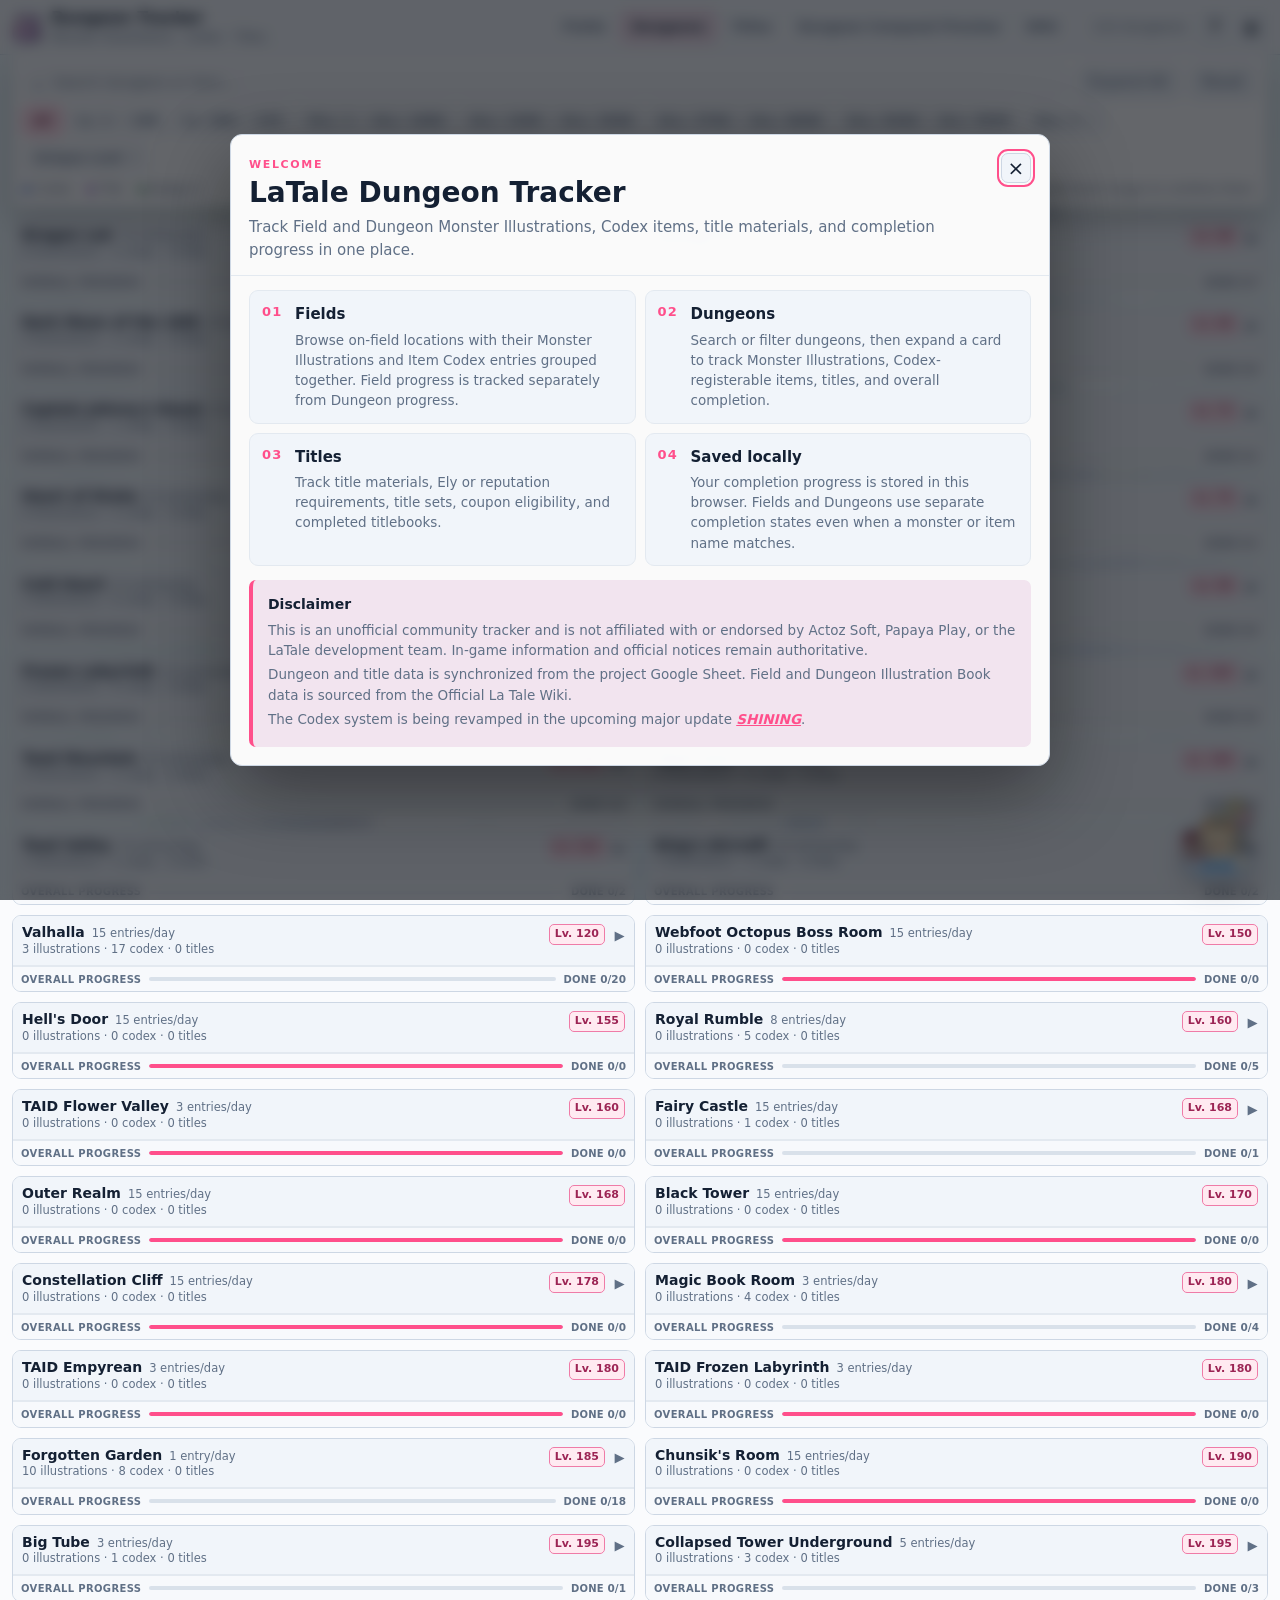
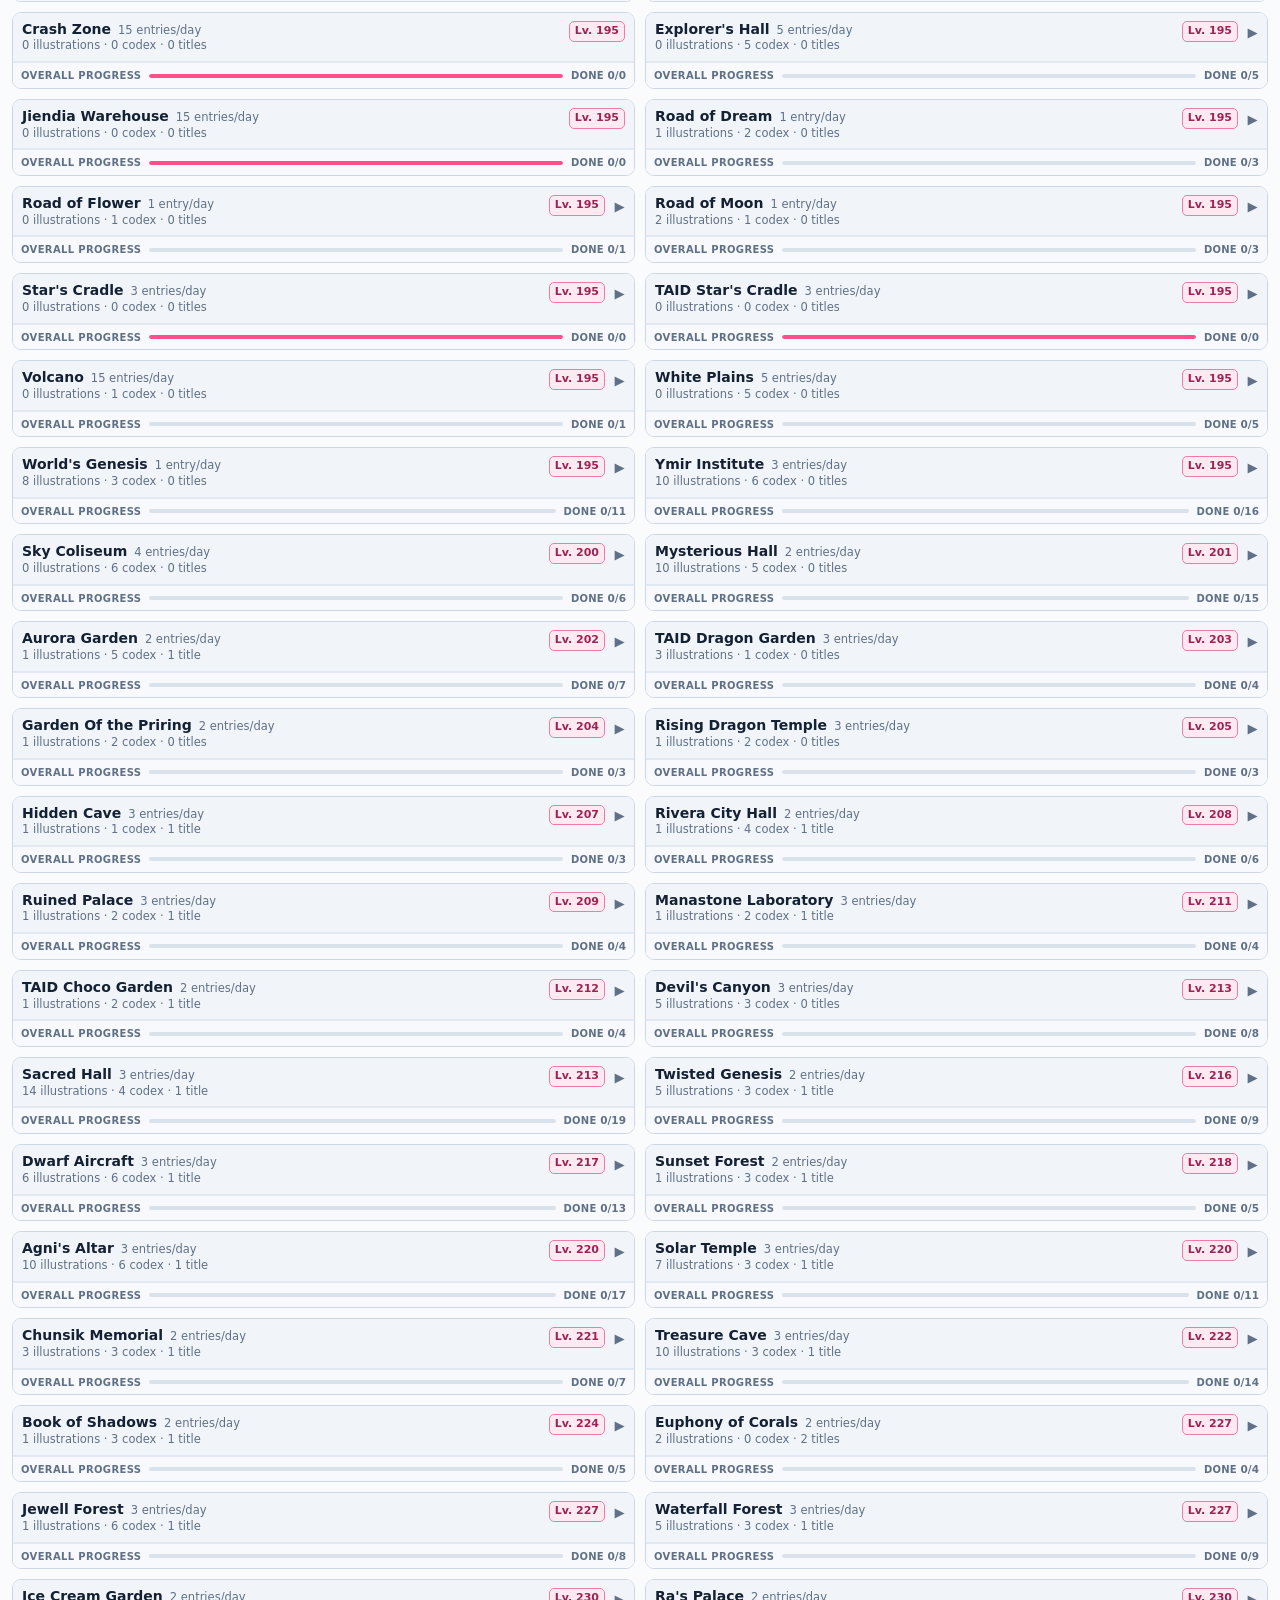
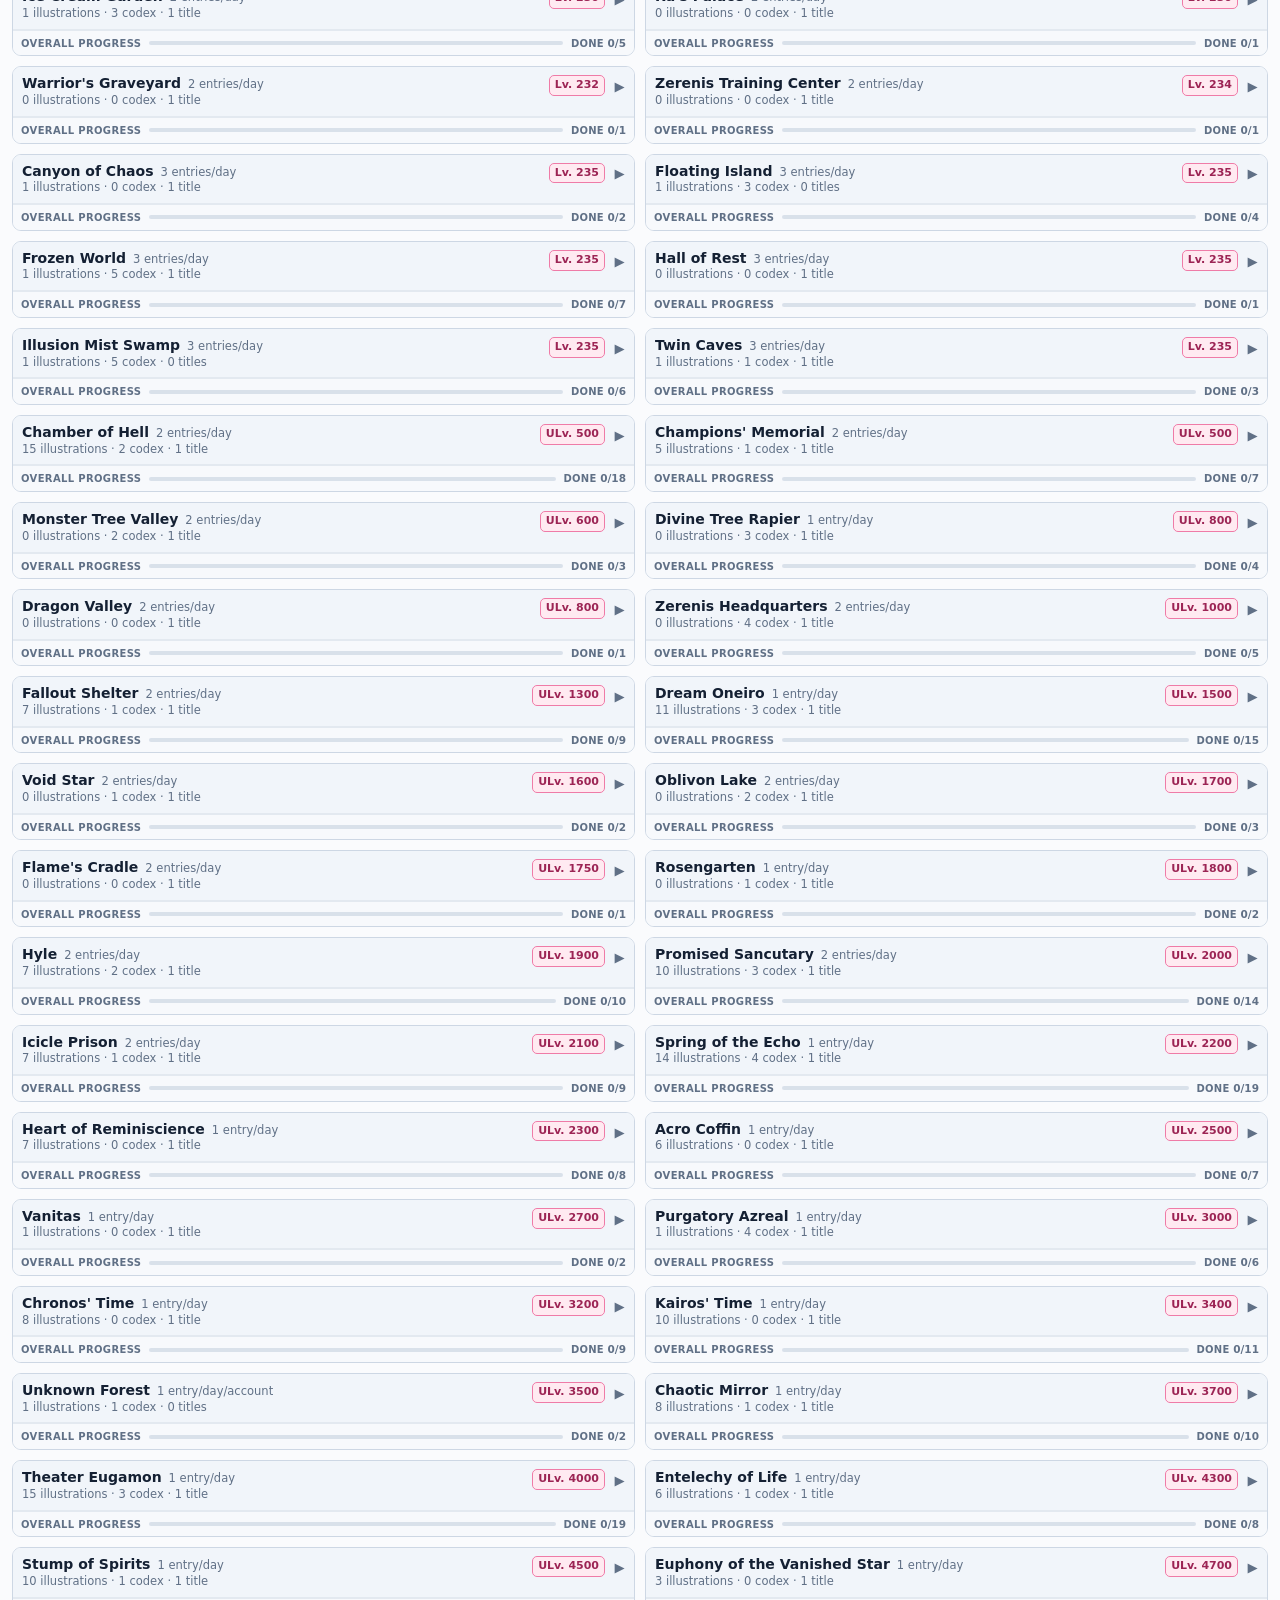
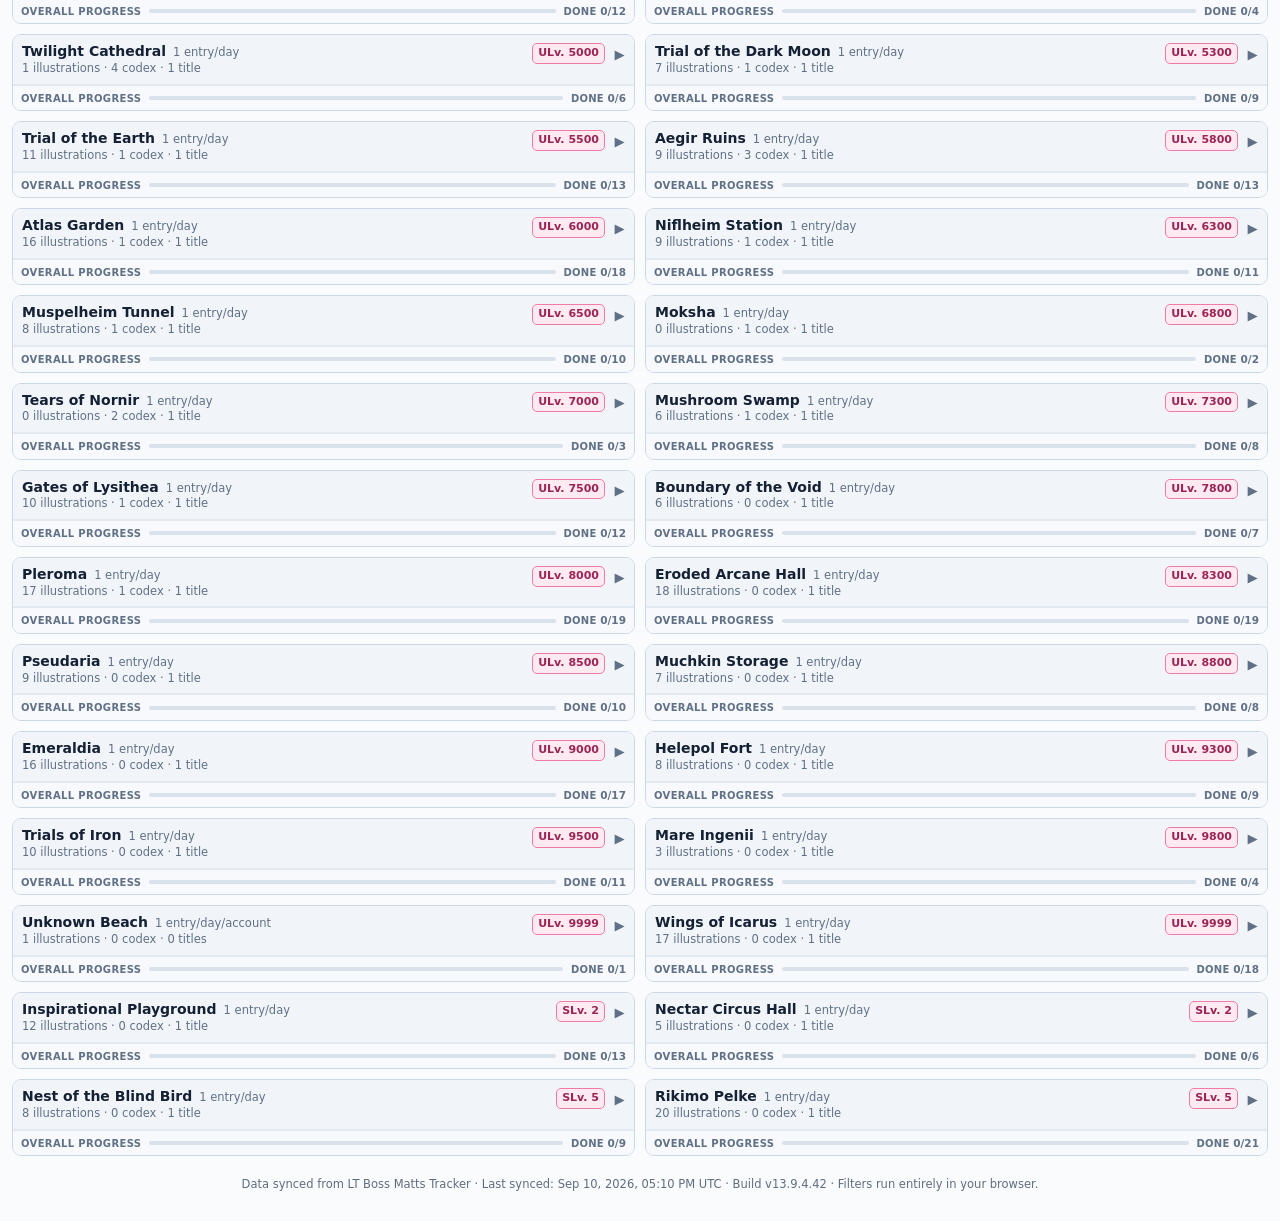
==== index.html @ bf0a45e1 "Add files via upload" ====
<!doctype html>
<html lang="en">
<head>
  <meta charset="utf-8">
  <meta name="viewport" content="width=device-width,initial-scale=1">
  <meta http-equiv="refresh" content="0;url=dungeons.html">
  <link rel="icon" type="image/x-icon" href="favicon.ico?v=13.9.4.31">
  <title>LaTale Dungeon Tracker</title>
  <script>location.replace("dungeons.html");</script>
</head>
<body>
  <p>Opening <a href="dungeons.html">LaTale Dungeon Tracker</a>…</p>
</body>
</html>
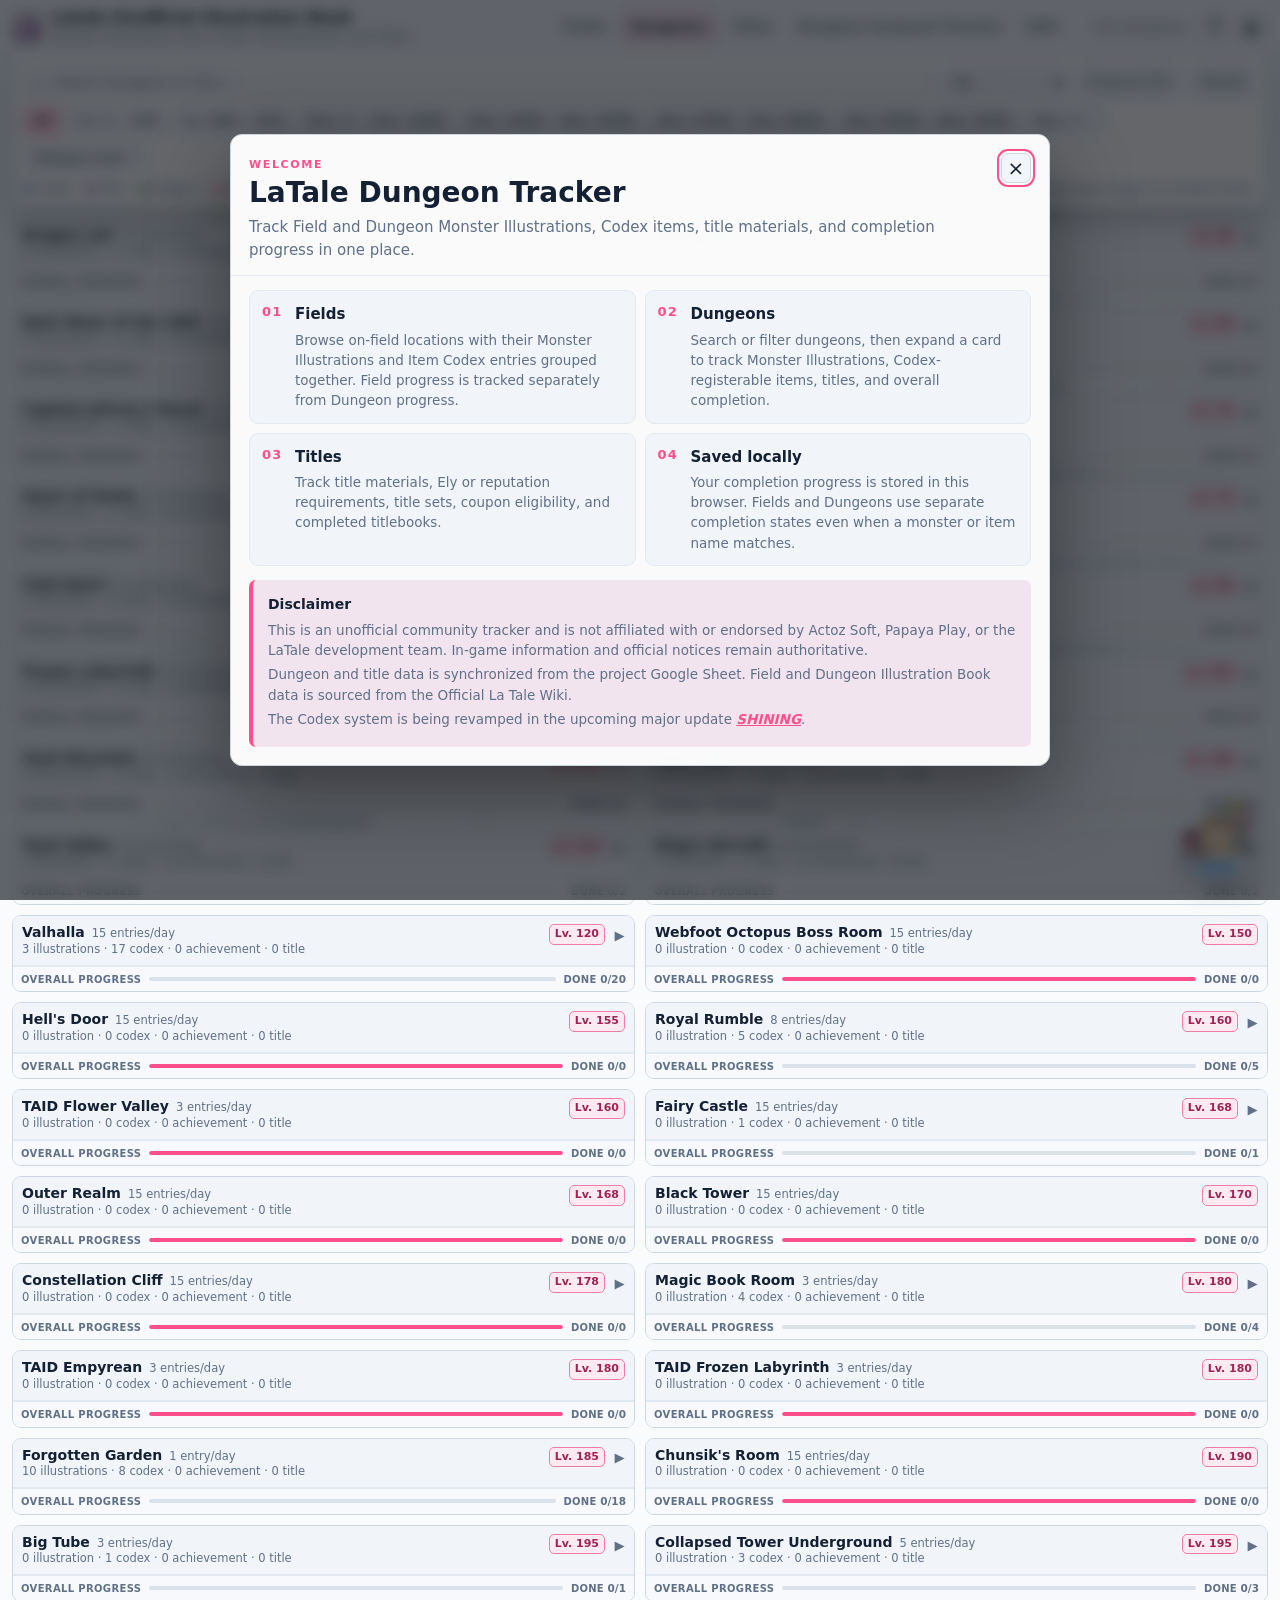
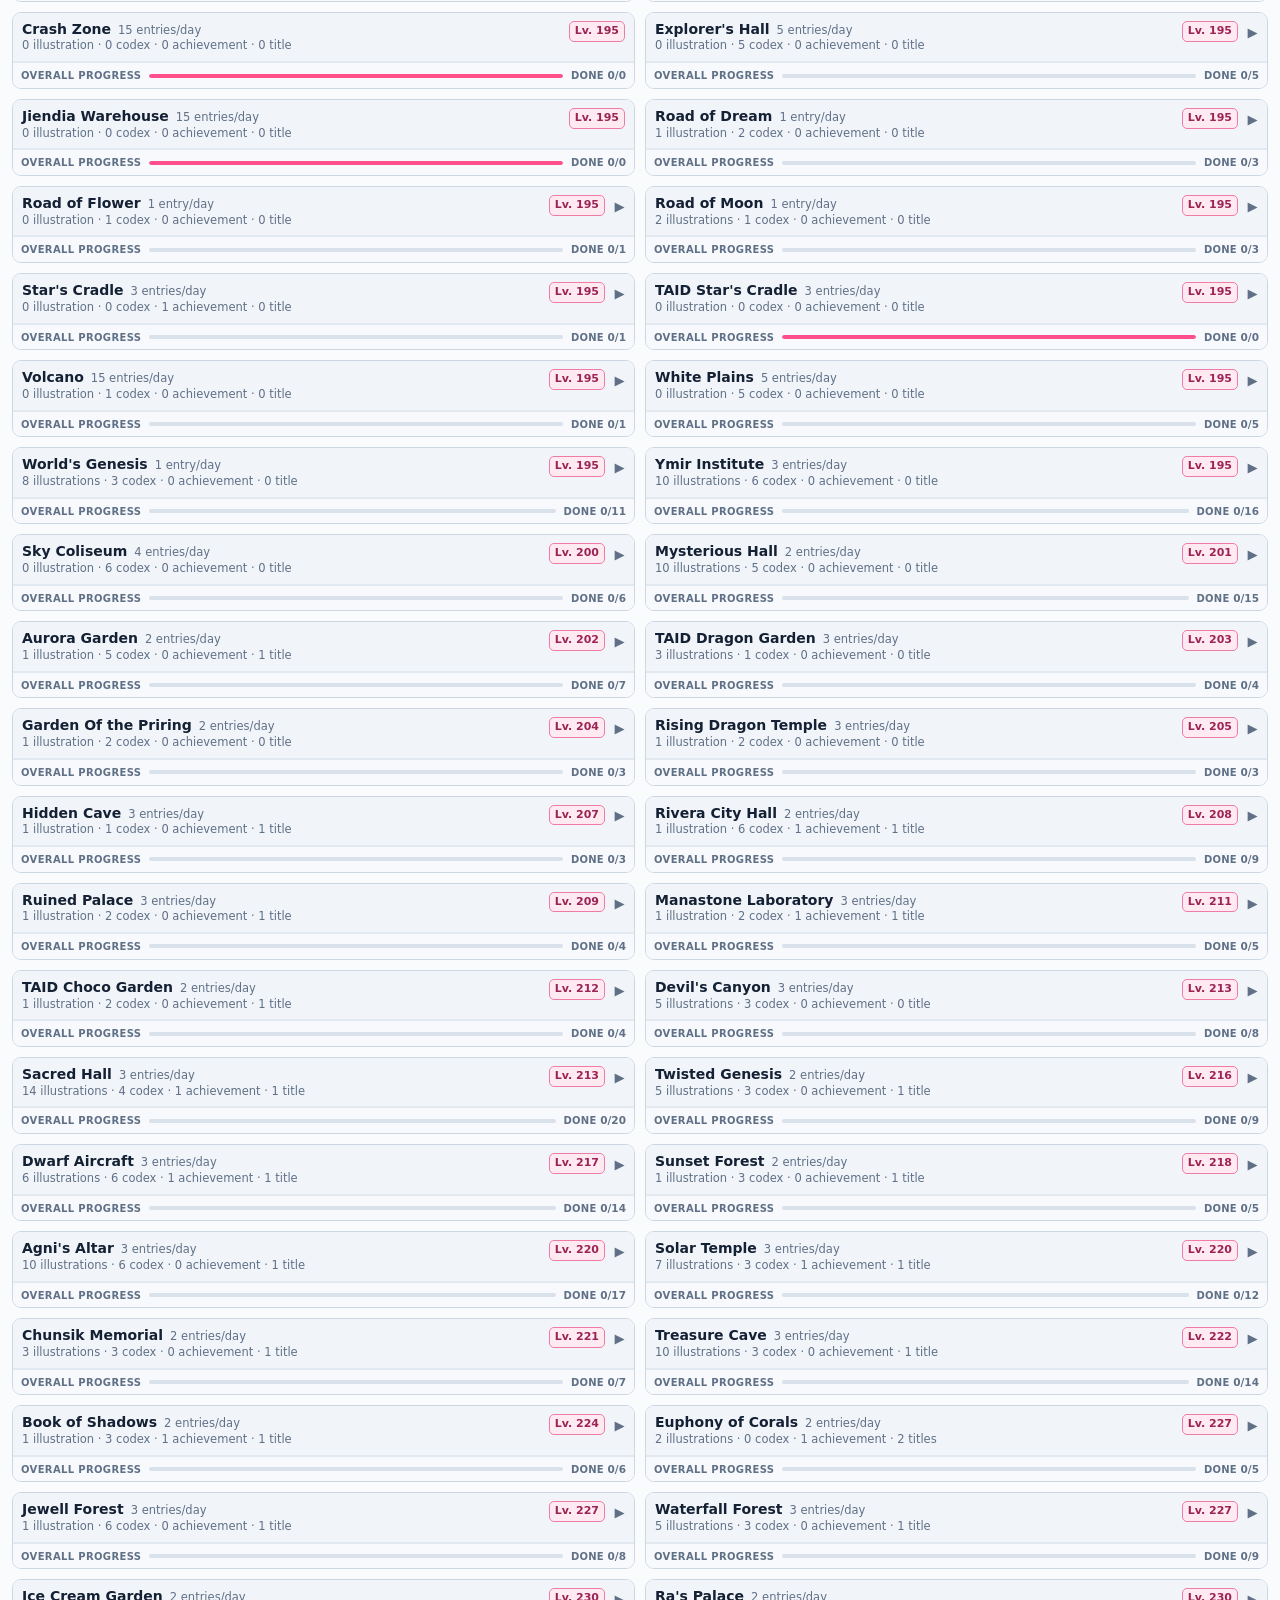
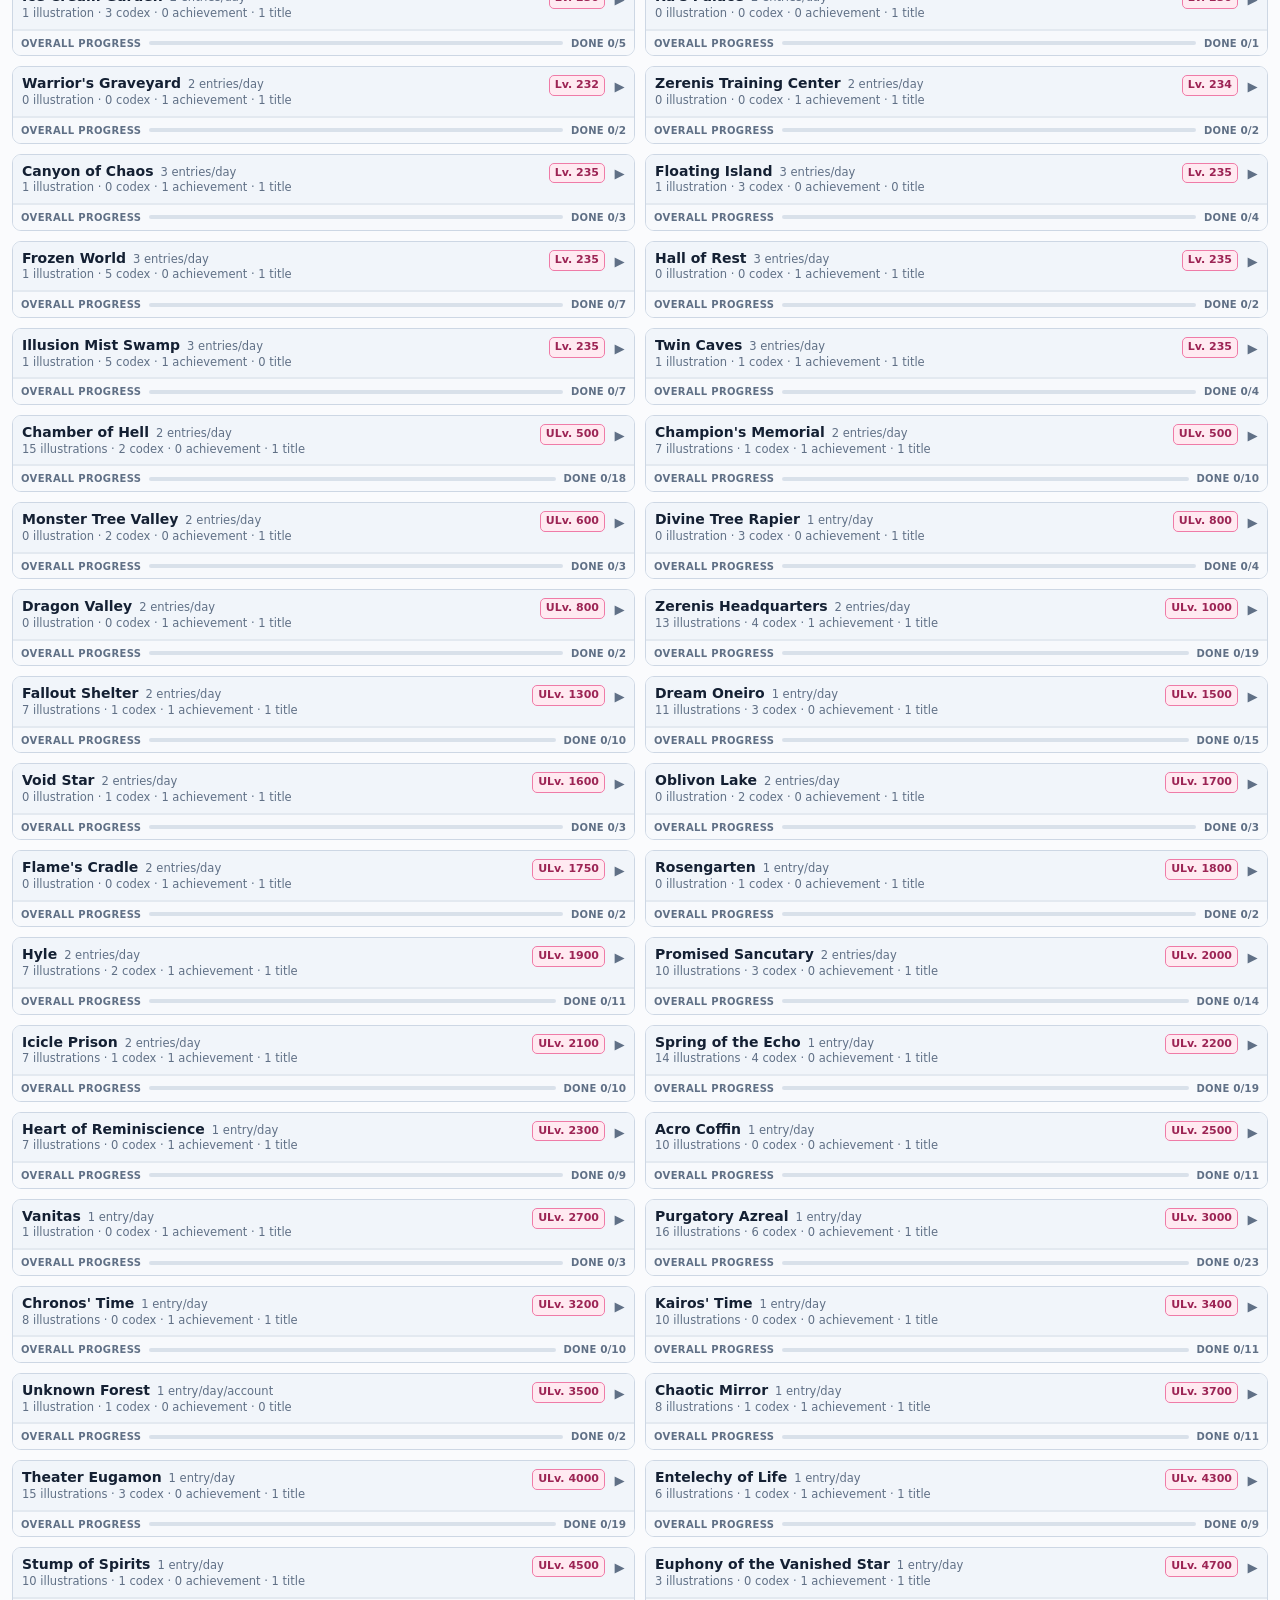
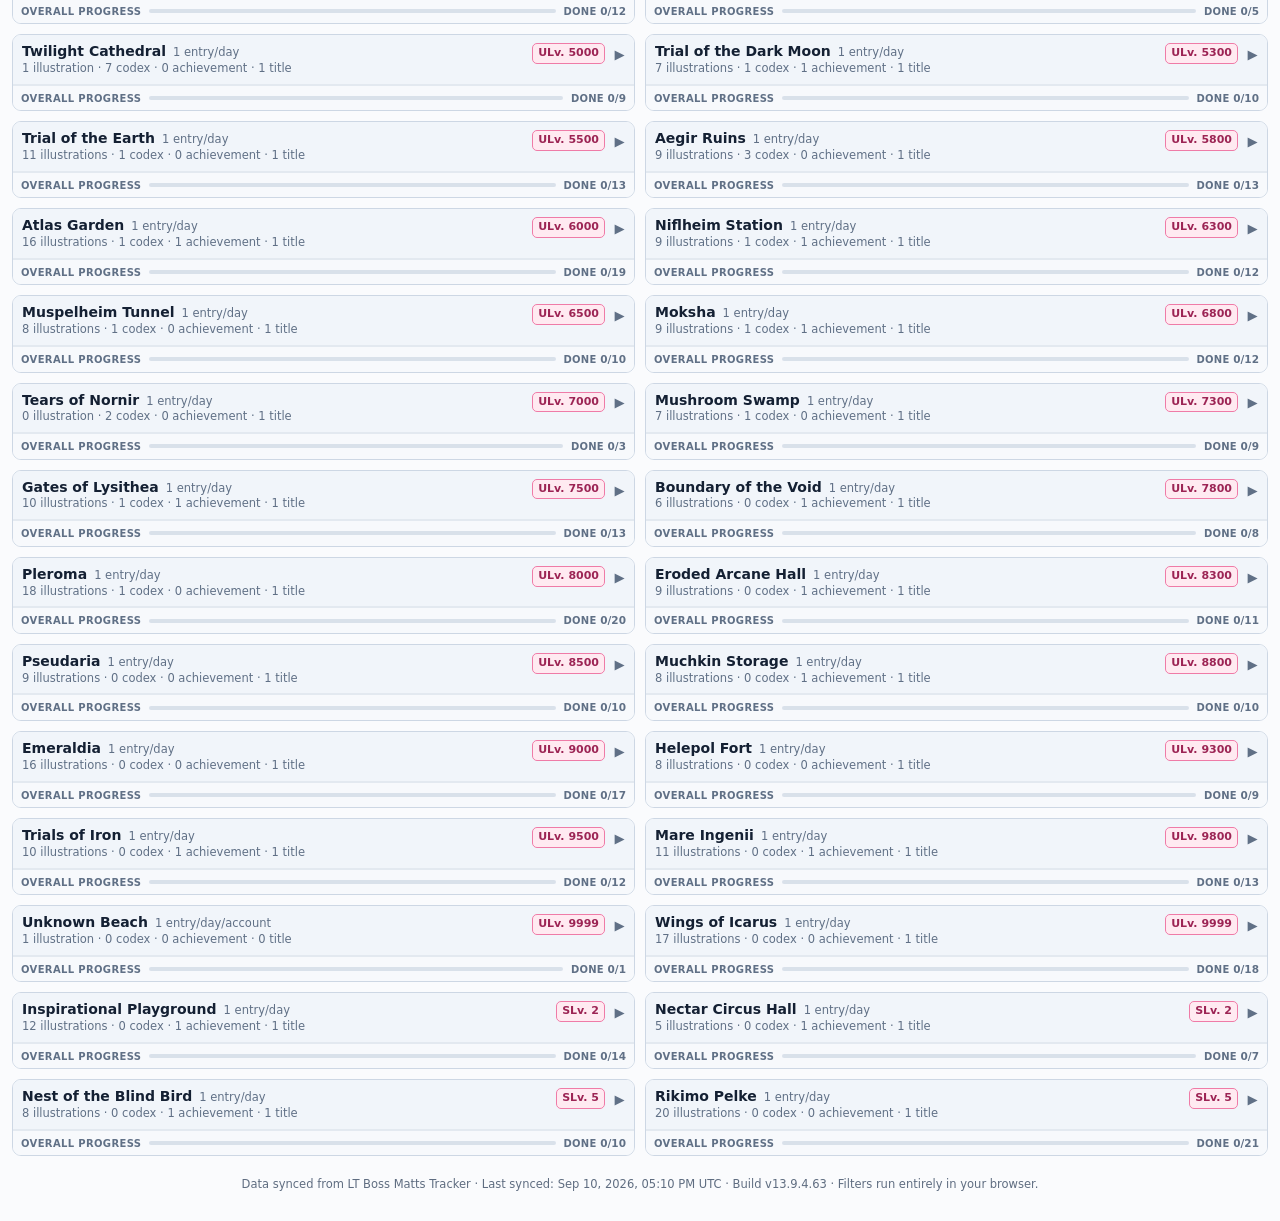
==== commit 0155f594: "Add files via upload" ====
--- a/index.html
+++ b/index.html
@@ -5,7 +5,7 @@
   <meta name="viewport" content="width=device-width,initial-scale=1">
   <meta http-equiv="refresh" content="0;url=dungeons.html">
   <link rel="icon" type="image/x-icon" href="favicon.ico?v=13.9.4.31">
-  <title>LaTale Dungeon Tracker</title>
+  <title>Latale Unofficial Illustration Book</title>
   <script>location.replace("dungeons.html");</script>
 </head>
 <body>
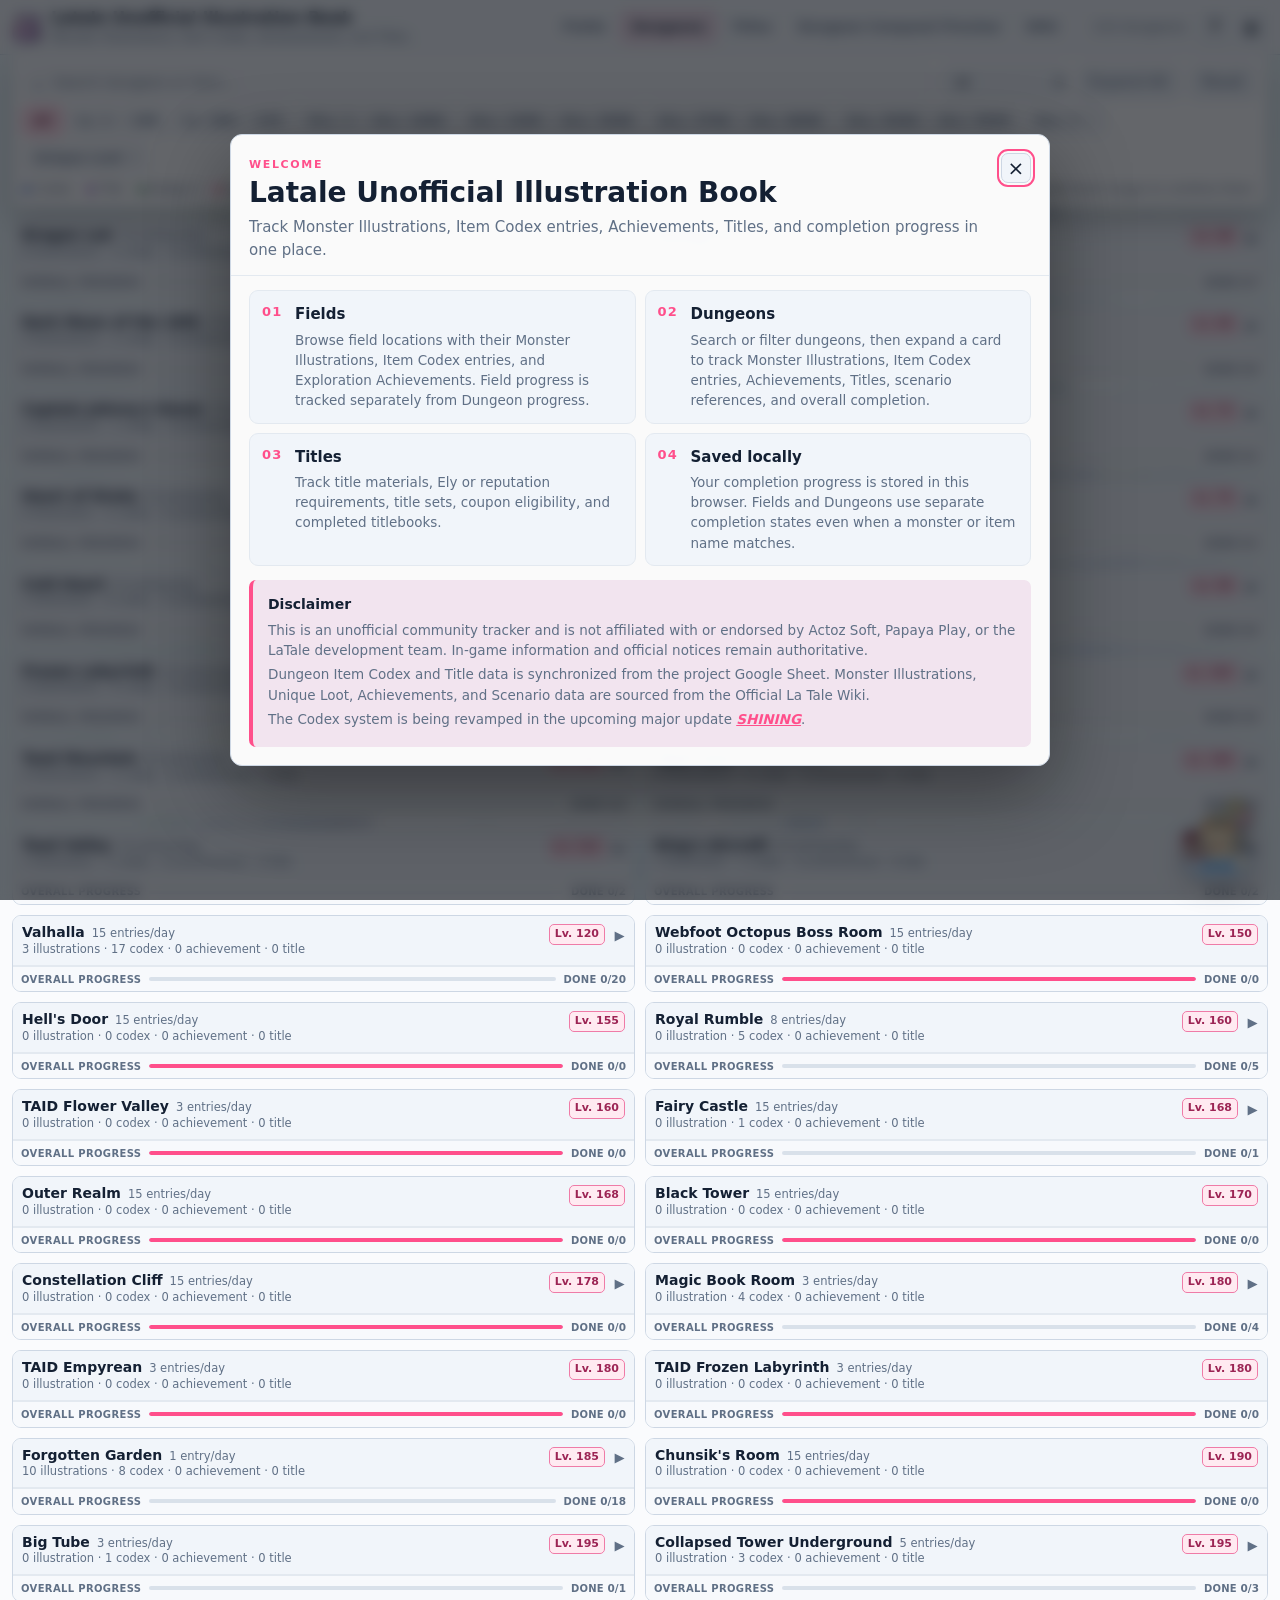
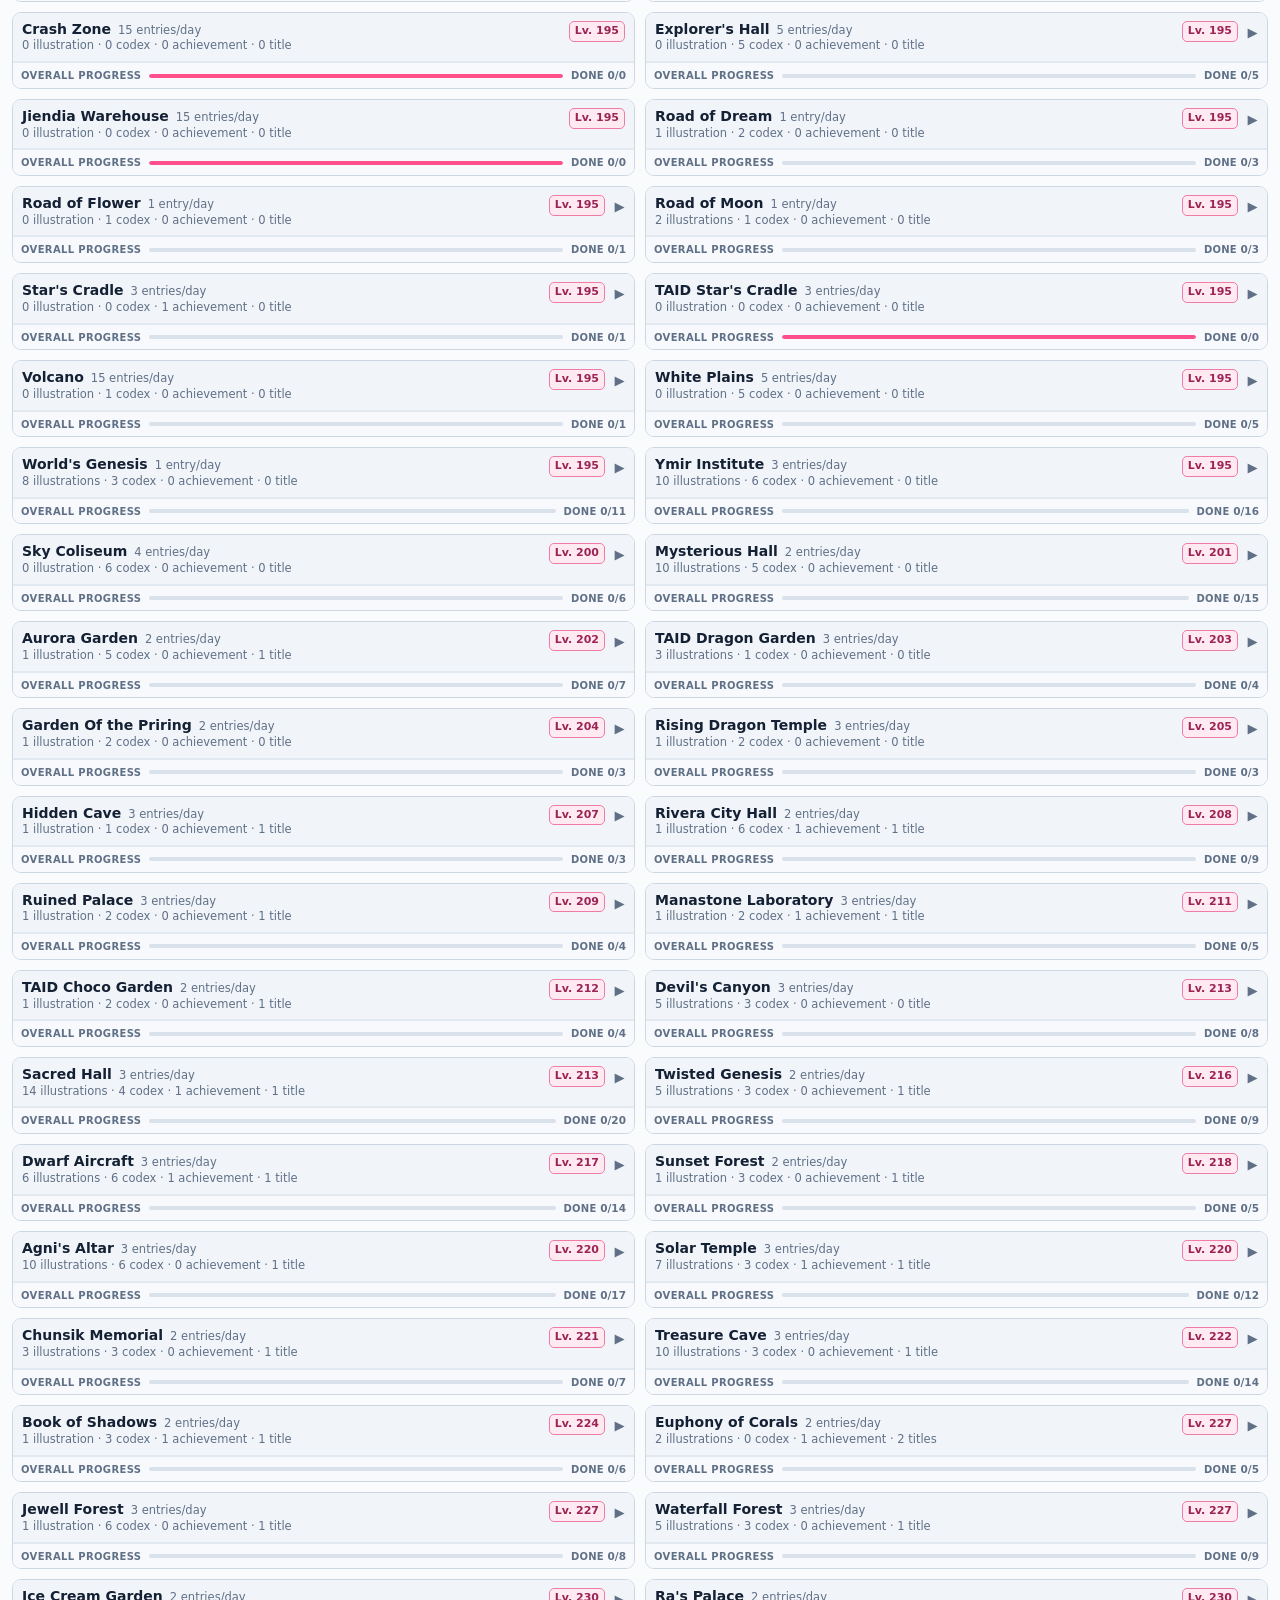
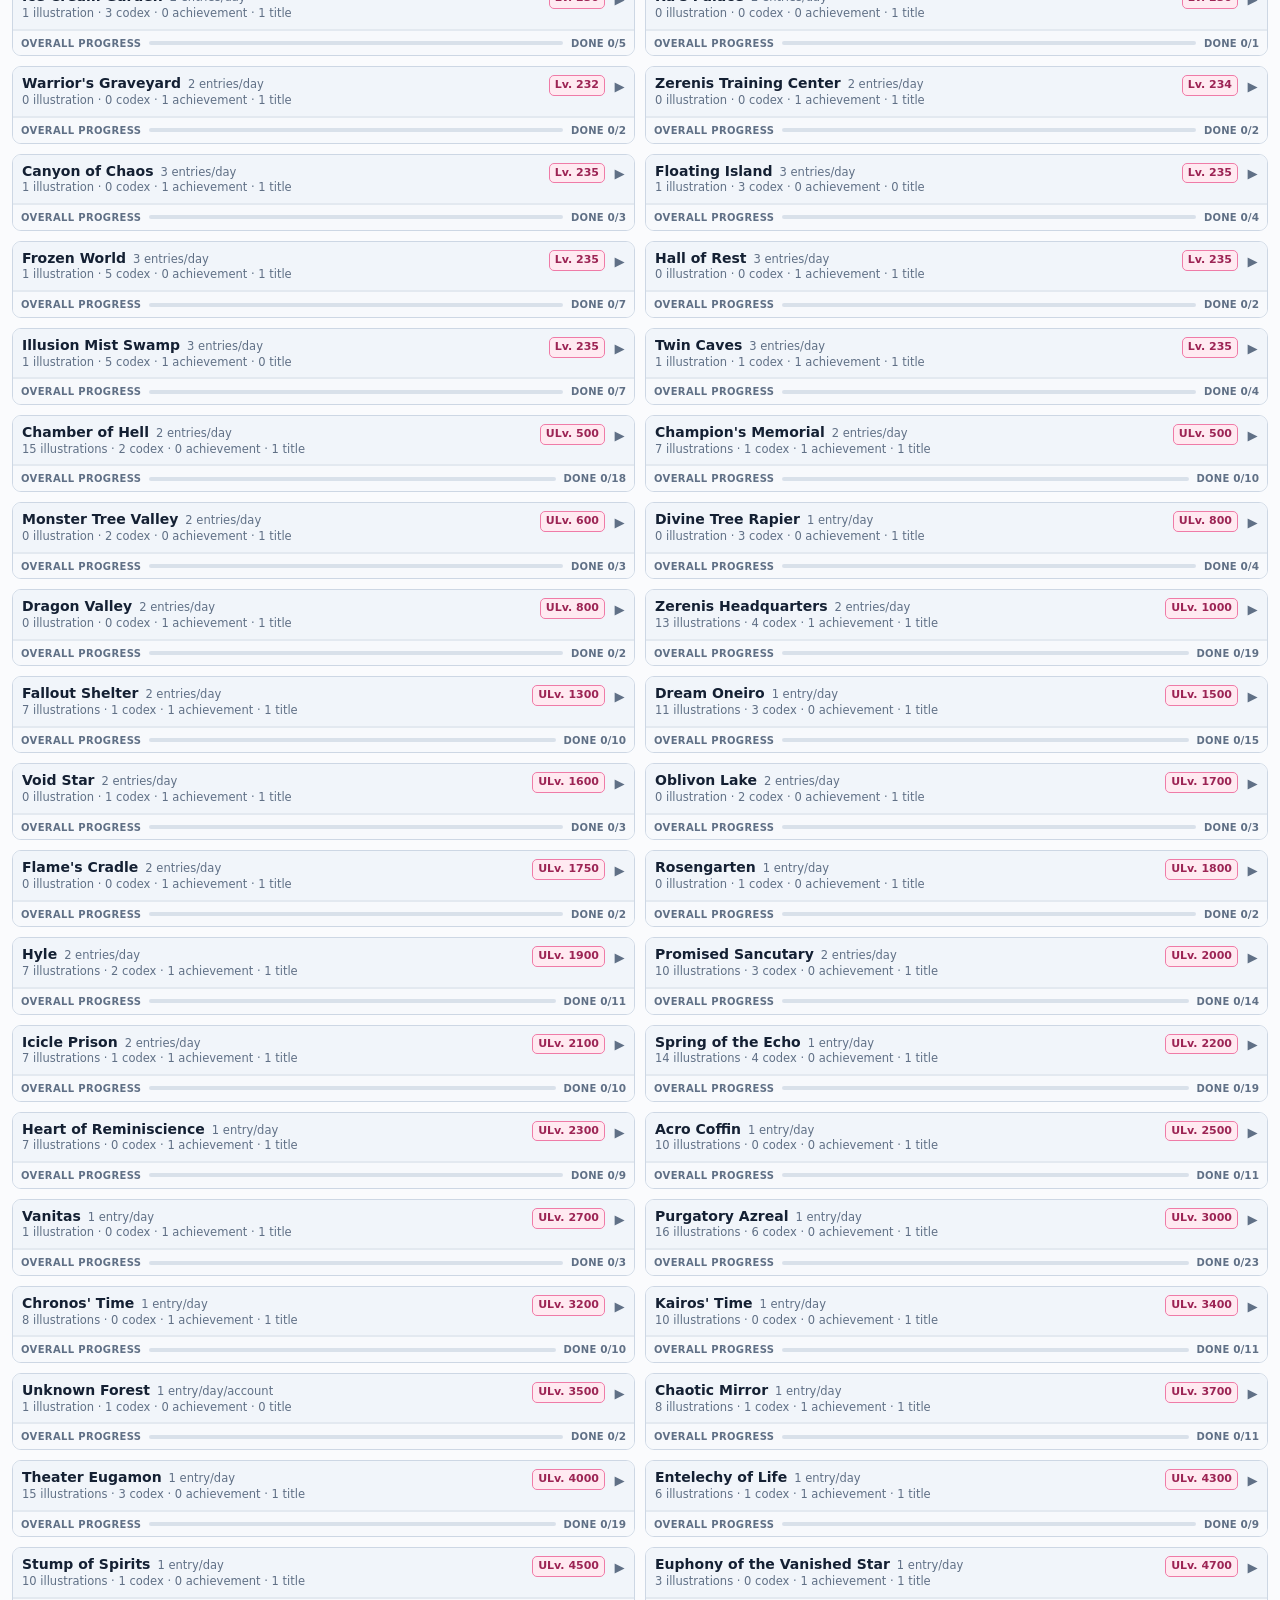
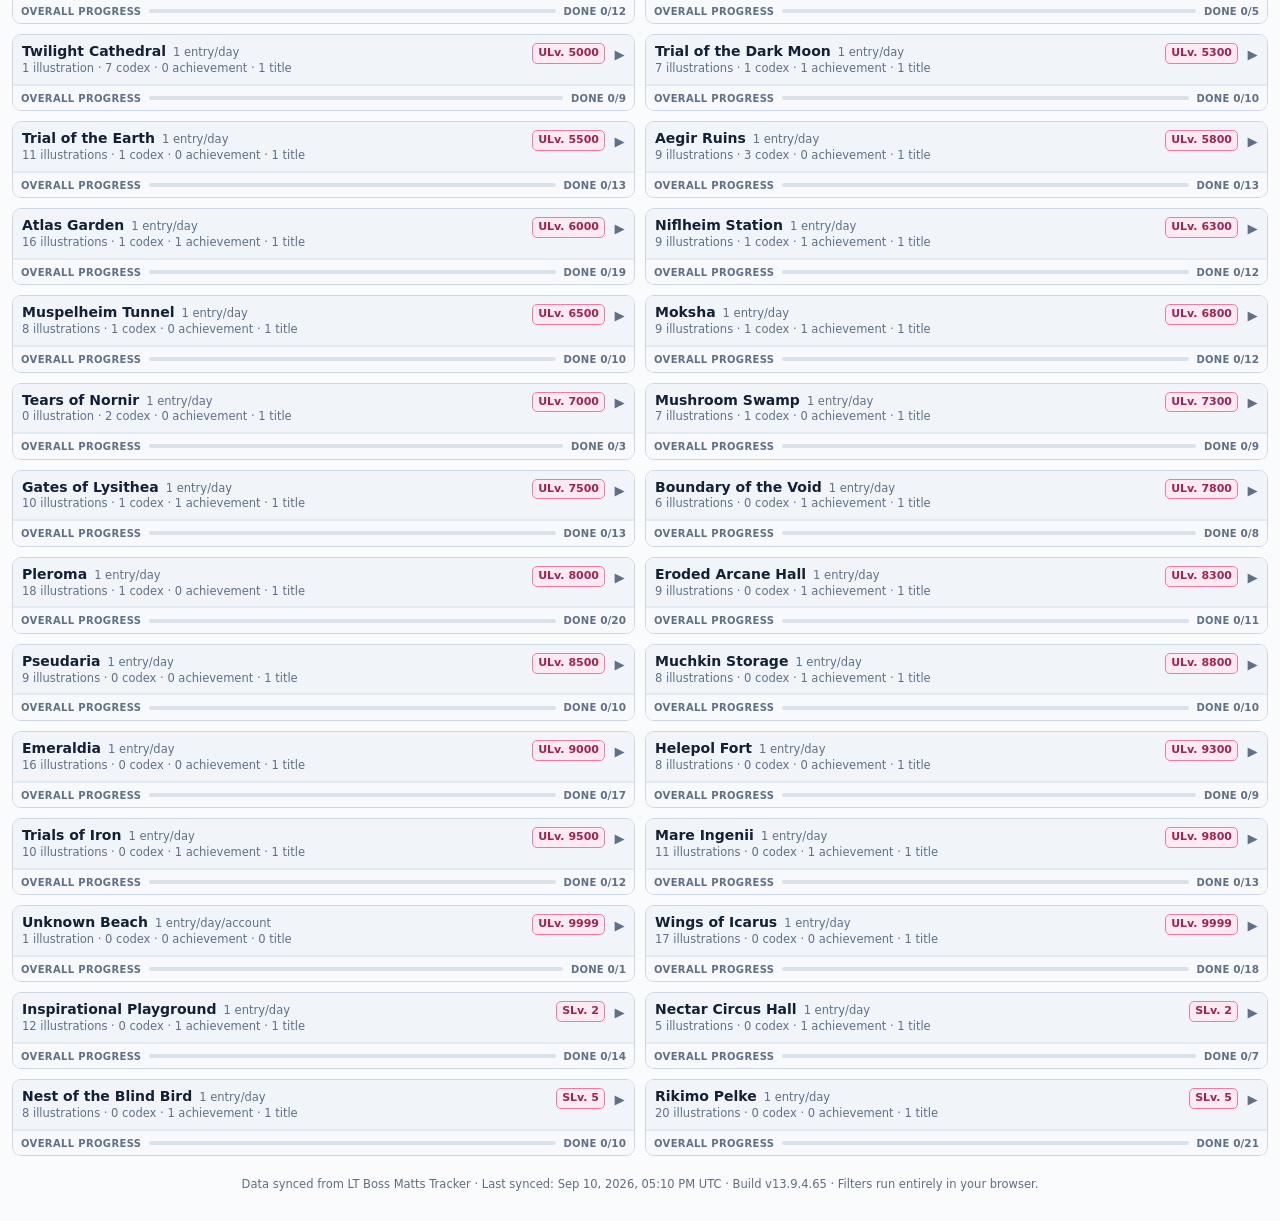
==== commit 86e8f12d: "Add files via upload" ====
--- a/index.html
+++ b/index.html
@@ -9,6 +9,6 @@
   <script>location.replace("dungeons.html");</script>
 </head>
 <body>
-  <p>Opening <a href="dungeons.html">LaTale Dungeon Tracker</a>…</p>
+  <p>Opening <a href="dungeons.html">Latale Unofficial Illustration Book</a>…</p>
 </body>
 </html>
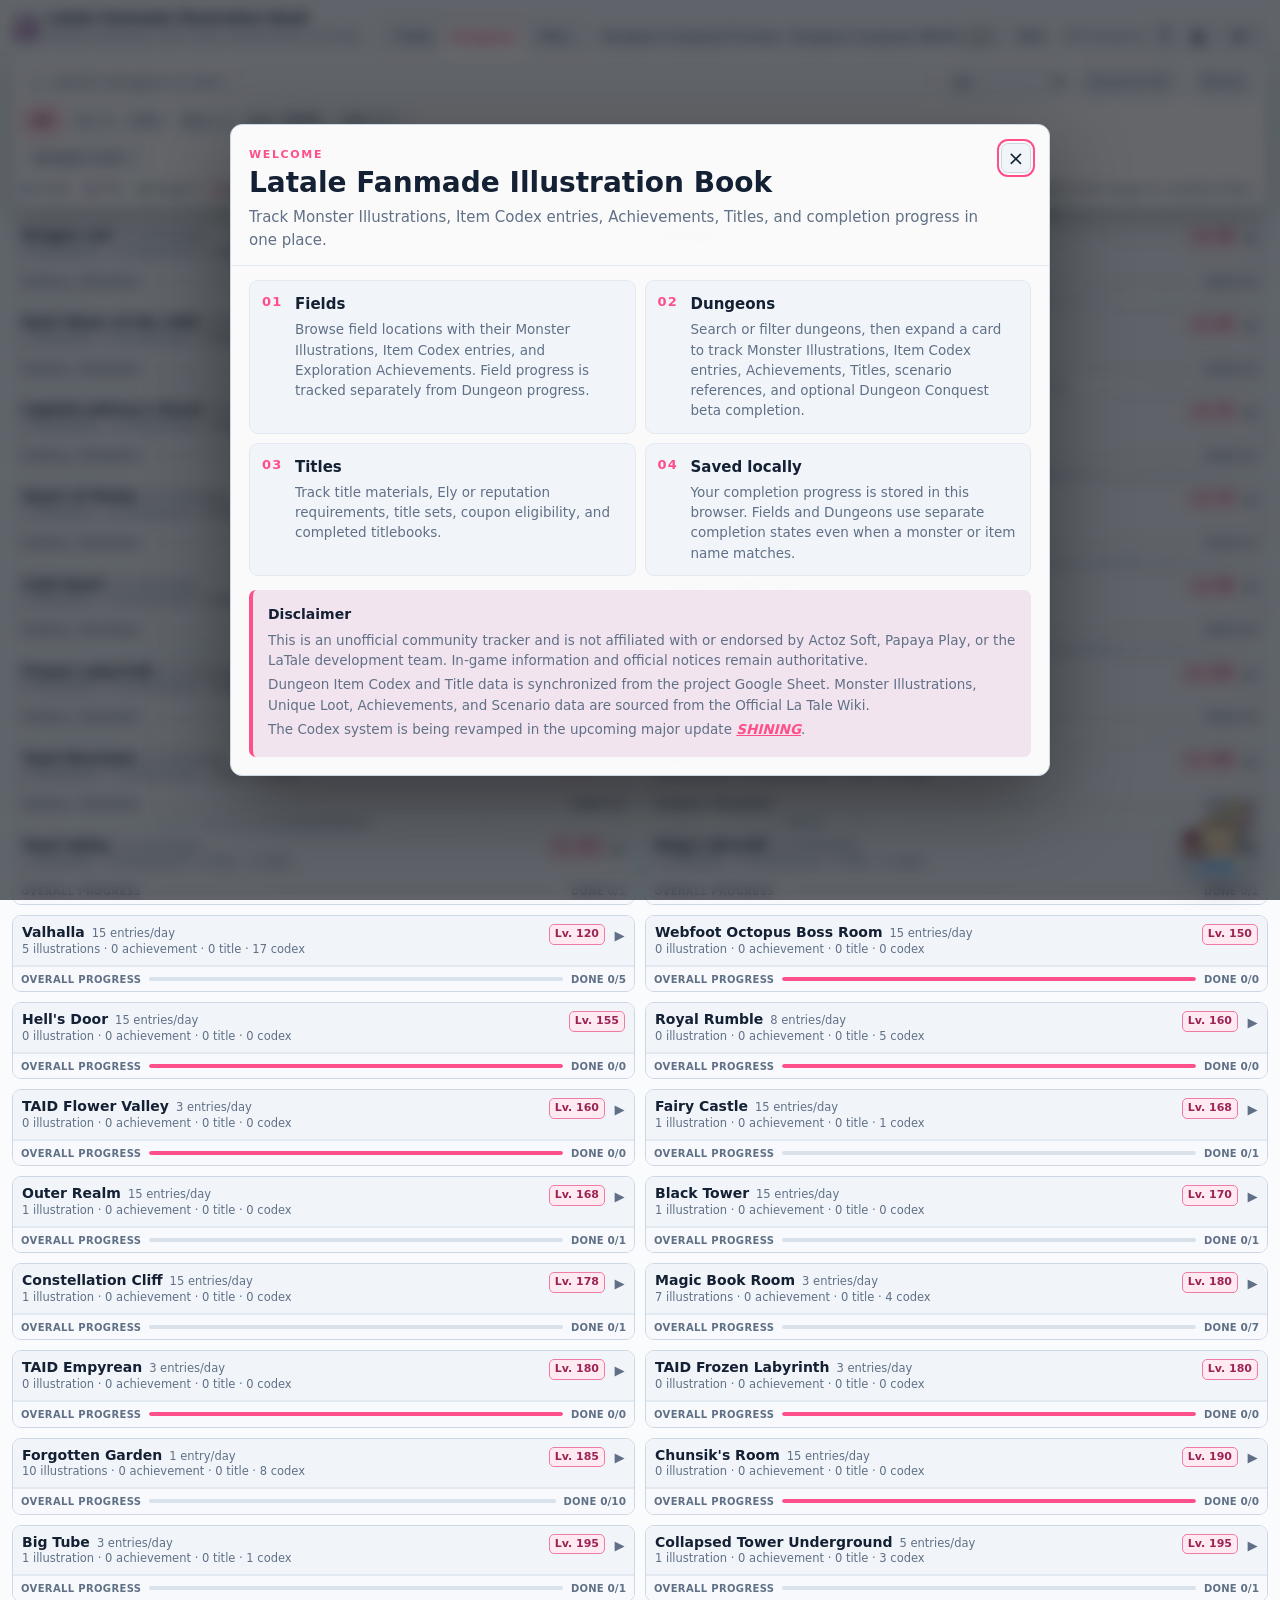
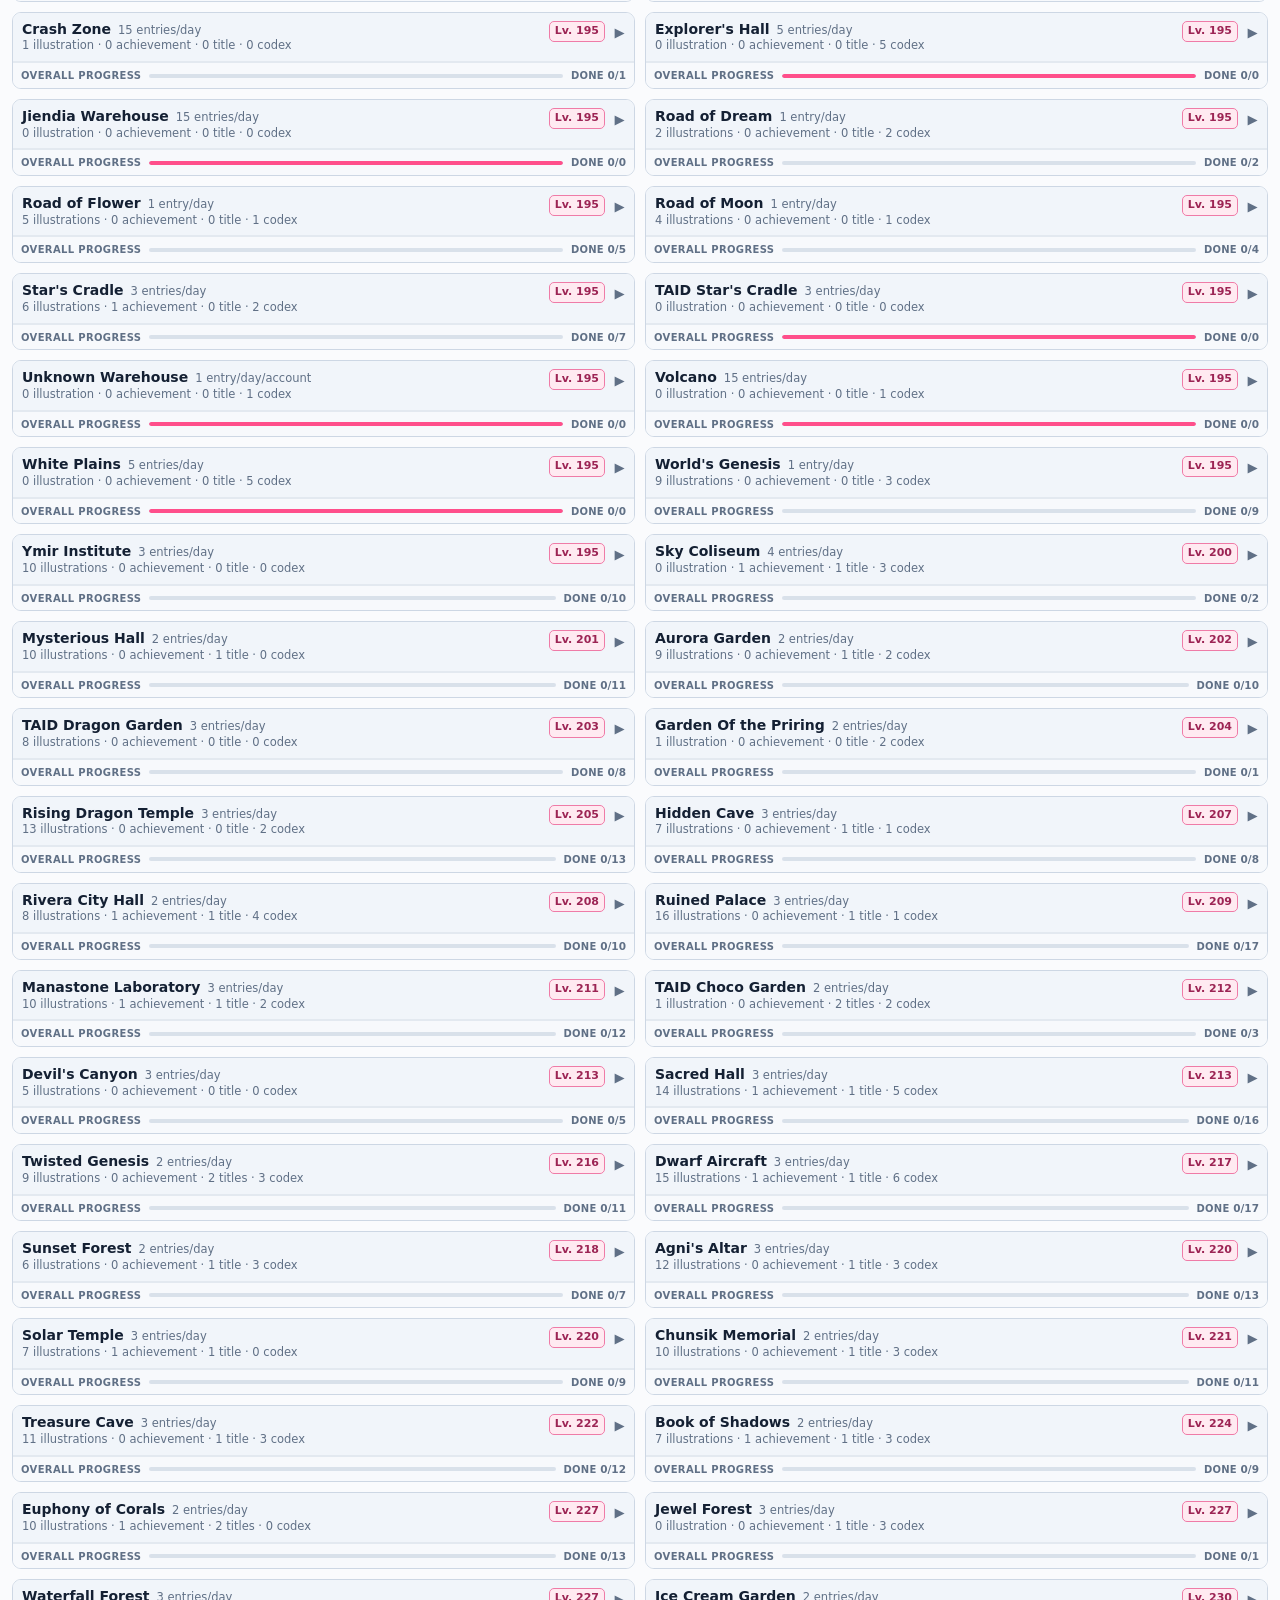
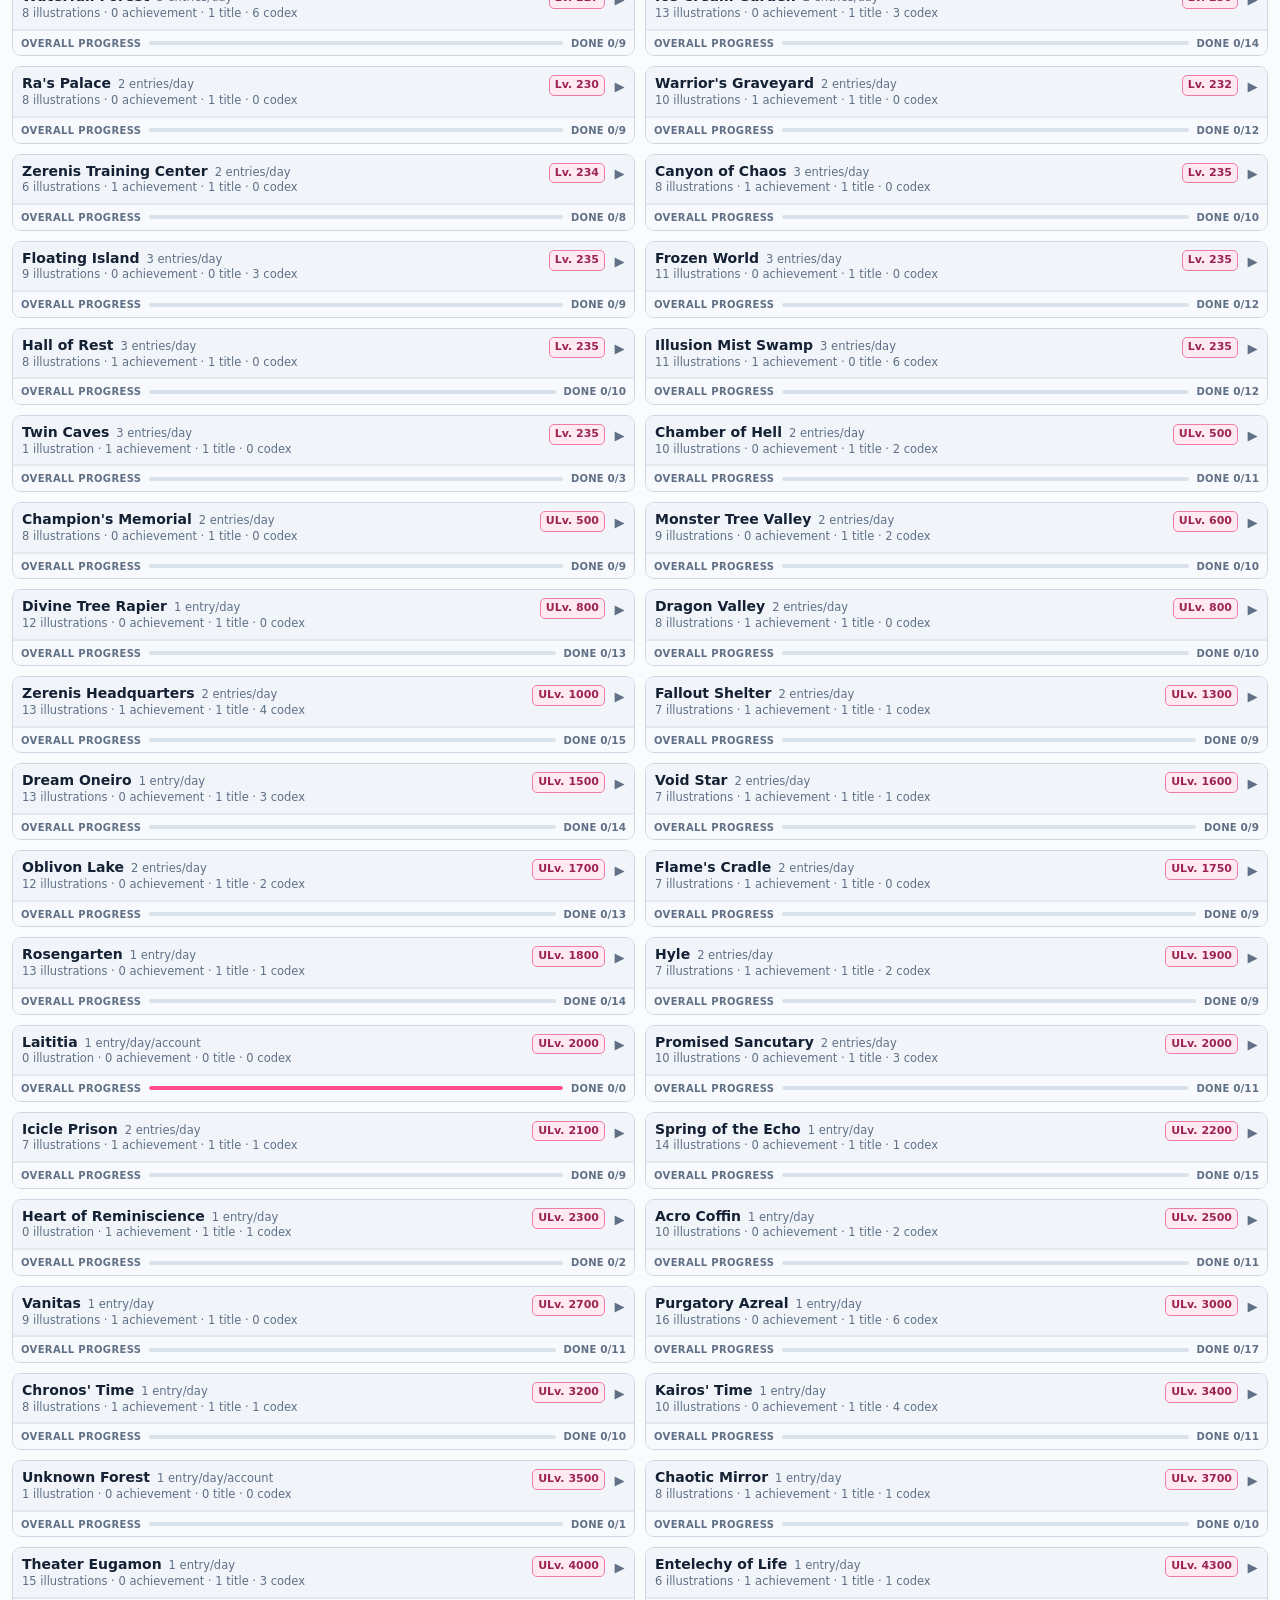
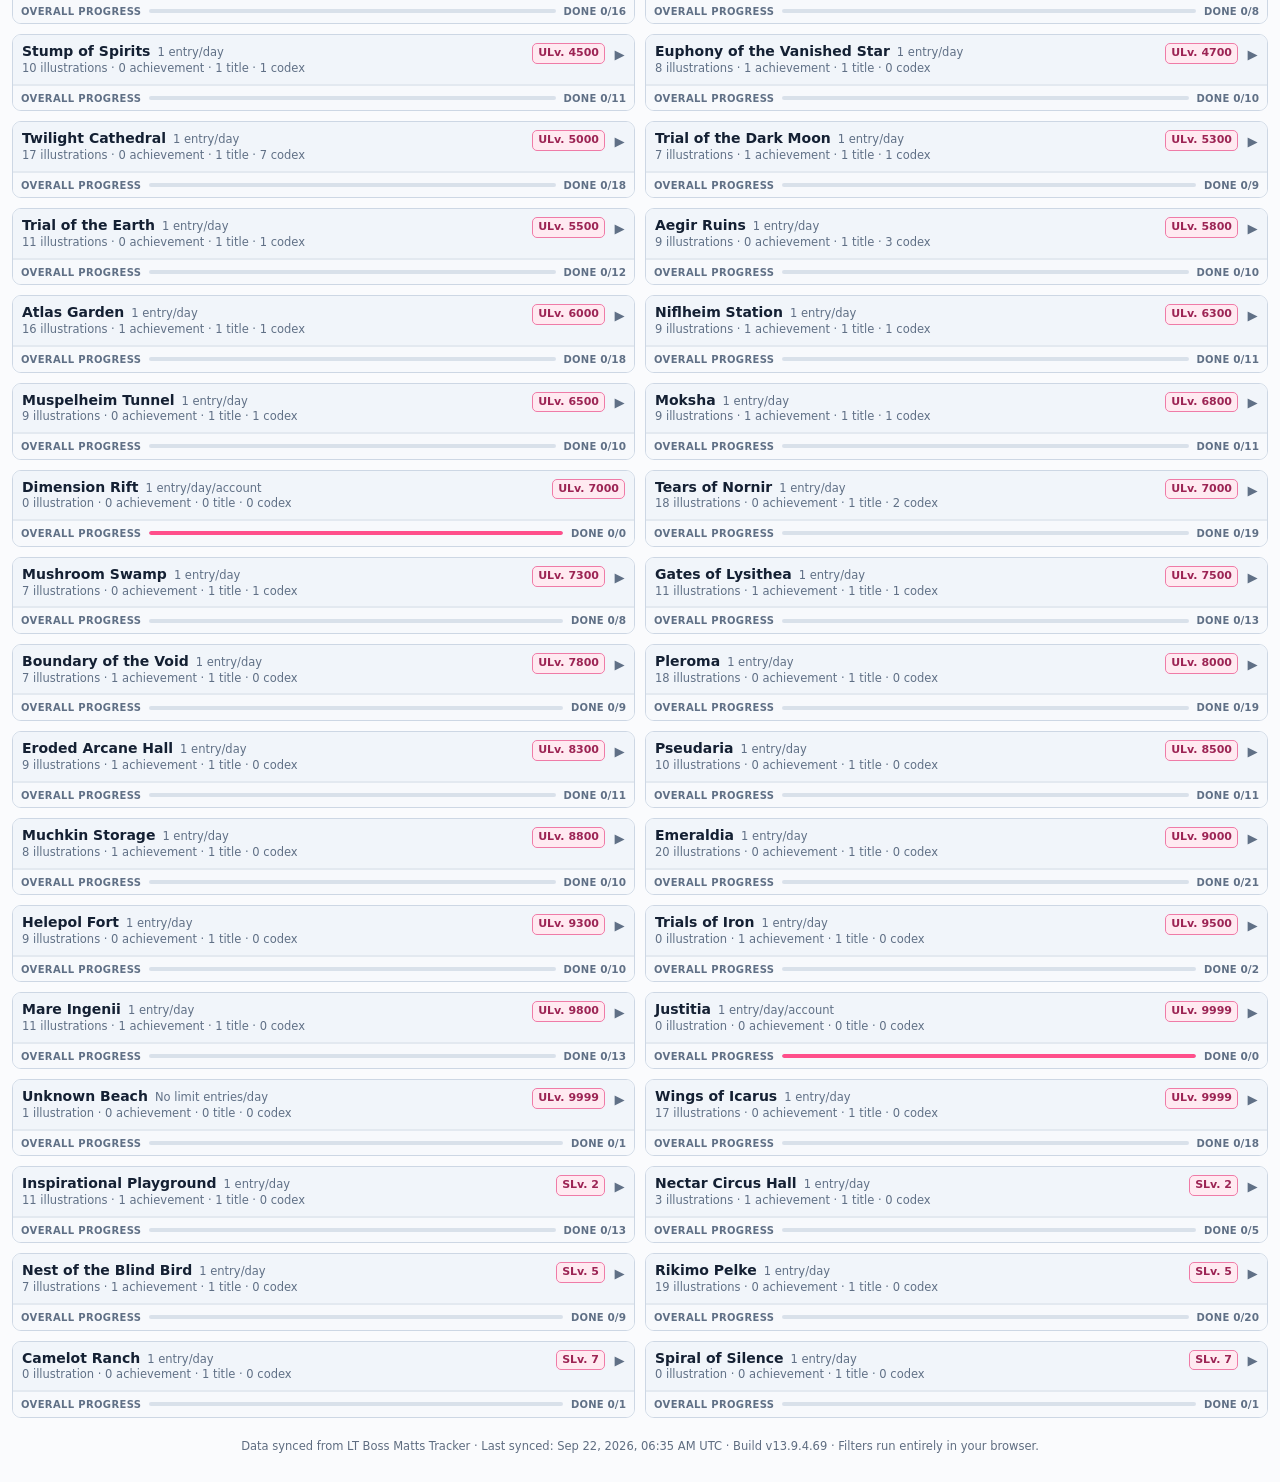
==== commit fb30c711: "Rename site branding to Latale Fanmade Illustration Book" ====
--- a/index.html
+++ b/index.html
@@ -5,10 +5,10 @@
   <meta name="viewport" content="width=device-width,initial-scale=1">
   <meta http-equiv="refresh" content="0;url=dungeons.html">
   <link rel="icon" type="image/x-icon" href="favicon.ico?v=13.9.4.31">
-  <title>Latale Unofficial Illustration Book</title>
+  <title>Latale Fanmade Illustration Book</title>
   <script>location.replace("dungeons.html");</script>
 </head>
 <body>
-  <p>Opening <a href="dungeons.html">Latale Unofficial Illustration Book</a>…</p>
+  <p>Opening <a href="dungeons.html">Latale Fanmade Illustration Book</a>…</p>
 </body>
 </html>
